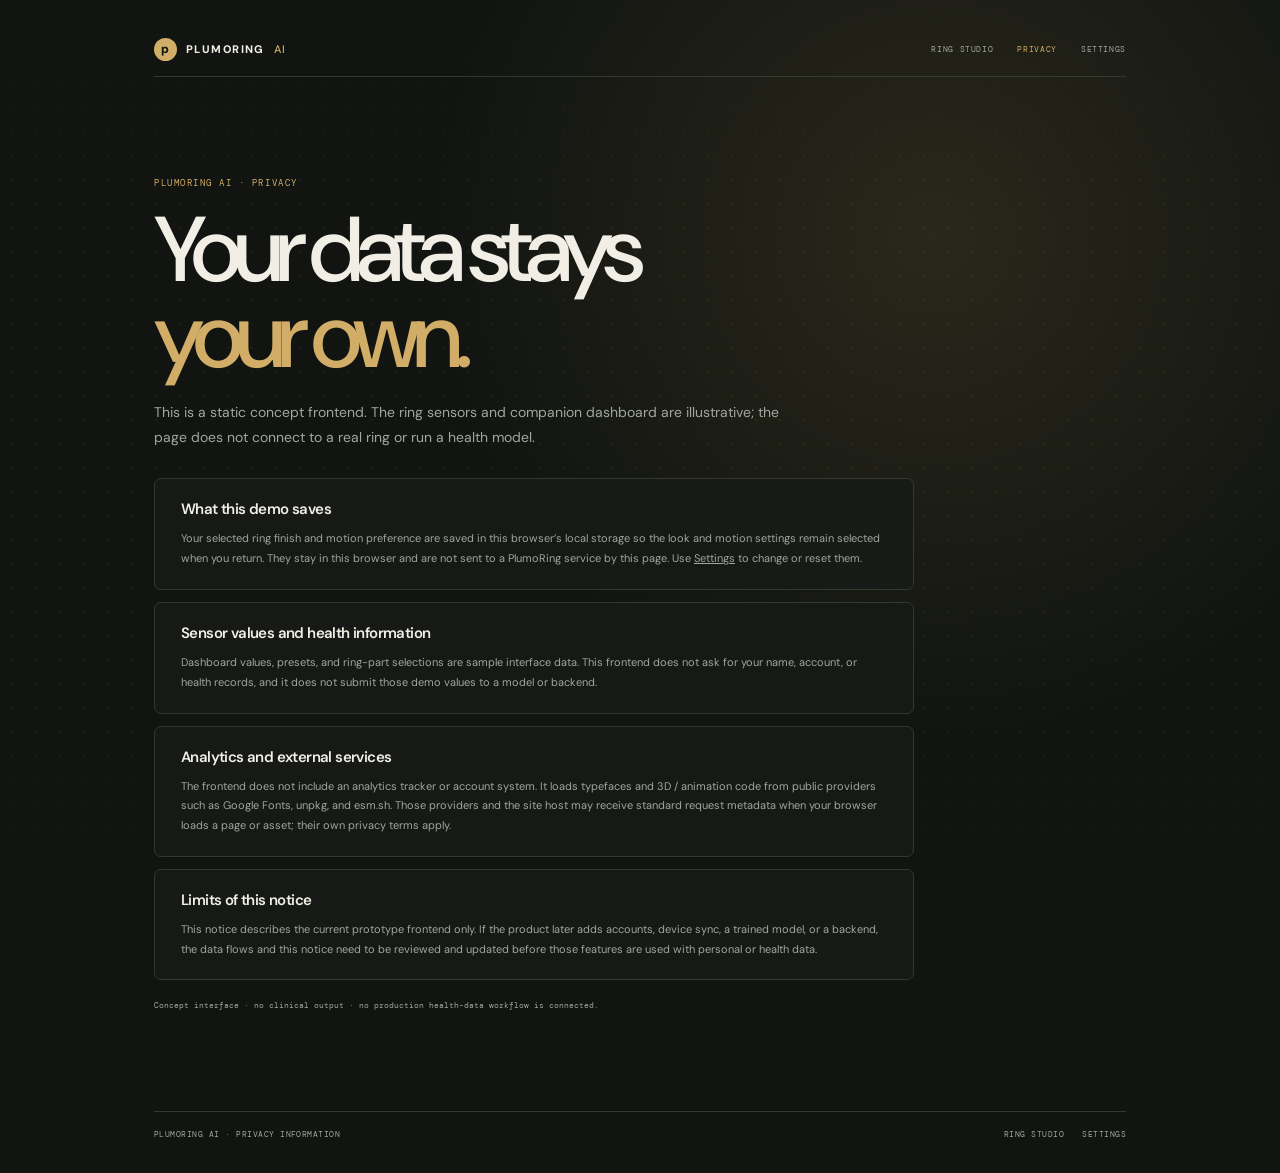
==== privacy.html @ 4b172d35 "Add responsive layouts and utility pages" ====
<!doctype html>
<html lang="en">
<head>
  <meta charset="utf-8">
  <meta name="viewport" content="width=device-width, initial-scale=1">
  <meta name="theme-color" content="#111411">
  <meta name="description" content="Privacy information for the PlumoRing AI concept frontend.">
  <title>Privacy — PlumoRing AI</title>
  <link rel="icon" type="image/svg+xml" href="favicon.svg">
  <link rel="preconnect" href="https://fonts.googleapis.com">
  <link rel="preconnect" href="https://fonts.gstatic.com" crossorigin>
  <link href="https://fonts.googleapis.com/css2?family=DM+Mono:wght@400;500&family=DM+Sans:wght@400;500;600;700;800&display=swap" rel="stylesheet">
  <link rel="stylesheet" href="pages.css">
  <script>try{const t=localStorage.getItem('plumoring-finish');if(['gold','black','doomsday'].includes(t))document.documentElement.dataset.theme=t;const m=localStorage.getItem('plumoring-motion');if(['system','full','reduced'].includes(m))document.documentElement.dataset.motion=m}catch{}</script>
</head>
<body>
  <main class="utility-page">
    <header class="utility-header">
      <a class="utility-brand" href="index.html"><span class="utility-mark">p</span> PLUMORING <em>AI</em></a>
      <nav class="utility-nav" aria-label="Main navigation"><a href="index.html">Ring studio</a><a href="privacy.html" aria-current="page">Privacy</a><a href="settings.html">Settings</a></nav>
    </header>
    <section class="utility-content policy-content" aria-labelledby="privacy-title">
      <p class="eyebrow">PLUMORING AI · PRIVACY</p>
      <h1 id="privacy-title">Your data stays<br><em>your own.</em></h1>
      <p class="policy-intro">This is a static concept frontend. The ring sensors and companion dashboard are illustrative; the page does not connect to a real ring or run a health model.</p>
      <div class="policy-list">
        <section class="policy-card"><h2>What this demo saves</h2><p>Your selected ring finish and motion preference are saved in this browser’s local storage so the look and motion settings remain selected when you return. They stay in this browser and are not sent to a PlumoRing service by this page. Use <a href="settings.html">Settings</a> to change or reset them.</p></section>
        <section class="policy-card"><h2>Sensor values and health information</h2><p>Dashboard values, presets, and ring-part selections are sample interface data. This frontend does not ask for your name, account, or health records, and it does not submit those demo values to a model or backend.</p></section>
        <section class="policy-card"><h2>Analytics and external services</h2><p>The frontend does not include an analytics tracker or account system. It loads typefaces and 3D / animation code from public providers such as Google Fonts, unpkg, and esm.sh. Those providers and the site host may receive standard request metadata when your browser loads a page or asset; their own privacy terms apply.</p></section>
        <section class="policy-card"><h2>Limits of this notice</h2><p>This notice describes the current prototype frontend only. If the product later adds accounts, device sync, a trained model, or a backend, the data flows and this notice need to be reviewed and updated before those features are used with personal or health data.</p></section>
      </div>
      <p class="policy-note">Concept interface · no clinical output · no production health-data workflow is connected.</p>
    </section>
    <footer class="utility-footer"><span>PLUMORING AI · PRIVACY INFORMATION</span><nav aria-label="Project information"><a href="index.html">Ring studio</a><a href="settings.html">Settings</a></nav></footer>
  </main>
  <script>const theme=document.documentElement.dataset.theme||'gold';document.body.dataset.theme=theme;document.querySelector('meta[name="theme-color"]').content=theme==='gold'?'#111411':theme==='black'?'#090c0d':'#0d1711';</script>
</body>
</html>
---- pages.css ----
:root {
  color-scheme: dark;
  --page-bg: #111411;
  --page-ink: #f0eee5;
  --page-muted: #a2a79d;
  --page-line: #34382f;
  --page-accent: #d1ad67;
  --page-accent-soft: #342c1c;
  --page-surface: #171b17;
  --page-glow: #d1ad5f;
  --page-mono: "DM Mono", ui-monospace, monospace;
  --page-sans: "DM Sans", system-ui, sans-serif;
}
body[data-theme="black"], html[data-theme="black"] {
  --page-bg: #090c0d; --page-ink: #eff1eb; --page-muted: #a3aca5; --page-line: #303936;
  --page-accent: #bbc6bf; --page-accent-soft: #28312e; --page-surface: #121716; --page-glow: #b8c4be;
}
body[data-theme="doomsday"], html[data-theme="doomsday"] {
  --page-bg: #0d1711; --page-ink: #f0f0e8; --page-muted: #a4afa5; --page-line: #34443a;
  --page-accent: #9ac29a; --page-accent-soft: #20362a; --page-surface: #142019; --page-glow: #668e70;
}
* { box-sizing: border-box; }
html { min-width: 320px; scroll-behavior: smooth; }
body {
  min-width: 320px; min-height: 100vh; margin: 0; color: var(--page-ink); font-family: var(--page-sans);
  background: radial-gradient(ellipse at 73% 20%, color-mix(in srgb, var(--page-glow) 13%, transparent), transparent 38%), var(--page-bg);
  transition: background-color .4s ease, color .4s ease; -webkit-font-smoothing: antialiased;
}
body::before { content: ""; position: fixed; inset: 0; z-index: -1; pointer-events: none; opacity: .25; background-image: radial-gradient(circle, color-mix(in srgb, var(--page-accent) 28%, transparent) .7px, transparent 1px); background-size: 24px 24px; mask-image: linear-gradient(transparent, #000 20%, #000 82%, transparent); }
a { color: inherit; }
button, input { font: inherit; }
button:focus-visible, a:focus-visible, input:focus-visible { outline: 2px solid var(--page-accent); outline-offset: 4px; }
.utility-page { width: min(1100px, 100%); min-height: 100vh; margin-inline: auto; padding: 22px clamp(18px, 5vw, 68px) 34px; display: flex; flex-direction: column; }
.utility-header { min-height: 55px; display: flex; align-items: center; justify-content: space-between; gap: 18px; border-bottom: 1px solid var(--page-line); }
.utility-brand { display: inline-flex; align-items: center; gap: 9px; color: var(--page-ink); font-size: 11px; font-weight: 800; letter-spacing: .13em; text-decoration: none; white-space: nowrap; }
.utility-mark { width: 23px; height: 23px; display: grid; place-items: center; border-radius: 50%; background: var(--page-accent); color: var(--page-bg); font-size: 12px; }
.utility-brand em { color: var(--page-accent); font-style: normal; font-weight: 500; }
.utility-nav { display: flex; align-items: center; gap: clamp(10px, 2vw, 24px); }
.utility-nav a { min-height: 44px; display: inline-flex; align-items: center; color: var(--page-muted); font: 8px var(--page-mono); letter-spacing: .08em; text-decoration: none; text-transform: uppercase; transition: color .2s ease; }
.utility-nav a:hover, .utility-nav a[aria-current="page"] { color: var(--page-accent); }
.utility-content { flex: 1; padding: clamp(46px, 9vw, 100px) 0 clamp(52px, 8vw, 90px); }
.eyebrow { margin: 0 0 18px; color: var(--page-accent); font: 9px var(--page-mono); letter-spacing: .17em; text-transform: uppercase; }
.utility-content h1 { max-width: 900px; margin: 0; font-size: clamp(44px, 8vw, 92px); font-weight: 500; line-height: .94; letter-spacing: -.08em; text-wrap: balance; }
.utility-content h1 em { color: var(--page-accent); font-style: normal; }
.utility-lede { max-width: 620px; margin: 20px 0 0; color: var(--page-muted); font-size: 14px; line-height: 1.8; }
.utility-footer { display: flex; justify-content: space-between; align-items: center; flex-wrap: wrap; gap: 12px 20px; padding-top: 17px; border-top: 1px solid var(--page-line); color: var(--page-muted); font: 8px var(--page-mono); letter-spacing: .06em; text-transform: uppercase; }
.utility-footer nav { display: flex; gap: 18px; }
.utility-footer a { color: var(--page-muted); text-decoration: none; }
.utility-footer a:hover { color: var(--page-accent); }
.utility-actions { display: flex; flex-wrap: wrap; gap: 10px; margin-top: 28px; }
.action-link, .action-button { min-height: 48px; display: inline-flex; justify-content: center; align-items: center; gap: 11px; padding: 0 18px; border: 1px solid var(--page-line); border-radius: 4px; background: var(--page-surface); color: var(--page-ink); font-size: 10px; font-weight: 750; text-decoration: none; cursor: pointer; transition: transform .2s ease, border-color .2s ease, background .2s ease; }
.action-link:hover, .action-button:hover { transform: translateY(-2px); border-color: var(--page-accent); }
.action-link.primary, .action-button.primary { border-color: var(--page-accent); background: var(--page-accent); color: var(--page-bg); }
.orbit-art { position: relative; width: min(300px, 60vw); aspect-ratio: 1; margin: 48px 0 0 auto; border-radius: 50%; background: radial-gradient(circle, color-mix(in srgb, var(--page-glow) 16%, transparent), transparent 65%); }
.orbit-art::before, .orbit-art::after { content: ""; position: absolute; inset: 23%; border: 18px solid transparent; border-radius: 50%; transform: rotateX(64deg) rotate(-25deg); }
.orbit-art::before { border-top-color: var(--page-accent); border-bottom-color: color-mix(in srgb, var(--page-accent) 35%, transparent); box-shadow: 0 0 36px color-mix(in srgb, var(--page-glow) 25%, transparent), inset 0 0 18px color-mix(in srgb, var(--page-glow) 20%, transparent); }
.orbit-art::after { inset: 31%; border-width: 1px; border-color: color-mix(in srgb, var(--page-accent) 38%, transparent); transform: rotateX(64deg) rotate(28deg); }

.settings-layout { display: grid; grid-template-columns: minmax(0, 1.35fr) minmax(250px, .65fr); gap: 32px; align-items: start; margin-top: 42px; }
.settings-groups { display: grid; gap: 14px; }
.setting-card, .settings-aside, .policy-card { border: 1px solid var(--page-line); border-radius: 7px; background: color-mix(in srgb, var(--page-surface) 88%, transparent); }
.setting-card { padding: clamp(18px, 3vw, 28px); }
.setting-heading { display: flex; align-items: flex-start; justify-content: space-between; gap: 16px; }
.setting-heading h2, .settings-aside h2, .policy-card h2 { margin: 0; font-size: 17px; font-weight: 600; letter-spacing: -.04em; }
.setting-heading p, .settings-aside p, .policy-card p, .policy-card li { color: var(--page-muted); font-size: 11px; line-height: 1.8; }
.setting-heading p { max-width: 530px; margin: 8px 0 0; }
.setting-state { flex: 0 0 auto; color: var(--page-accent); font: 8px var(--page-mono); letter-spacing: .1em; text-transform: uppercase; }
.choice-grid { min-width: 0; display: grid; grid-template-columns: repeat(3, minmax(0, 1fr)); gap: 9px; margin: 22px 0 0; padding: 0; border: 0; }
.choice { position: relative; min-width: 0; }
.choice input { position: absolute; width: 1px; height: 1px; opacity: 0; }
.choice label { min-height: 82px; display: flex; flex-direction: column; justify-content: space-between; gap: 12px; padding: 13px; border: 1px solid var(--page-line); border-radius: 4px; color: var(--page-muted); cursor: pointer; transition: border-color .2s, background .2s, color .2s; }
.choice input:checked + label { border-color: var(--page-accent); background: var(--page-accent-soft); color: var(--page-ink); }
.choice input:focus-visible + label { outline: 2px solid var(--page-accent); outline-offset: 3px; }
.choice label b { font-size: 11px; color: var(--page-ink); }
.choice label span { display: flex; align-items: center; gap: 7px; font: 8px var(--page-mono); text-transform: uppercase; letter-spacing: .08em; }
.choice label i { width: 9px; height: 9px; display: inline-block; border-radius: 50%; background: var(--swatch, var(--page-accent)); }
.motion-choice label { min-height: 70px; }
.settings-aside { padding: 22px; }
.settings-aside h2 { font-size: 14px; }
.settings-aside p { margin: 10px 0 0; }
.settings-aside .action-button { width: 100%; margin-top: 17px; }
.save-status { min-height: 20px; margin-top: 12px; color: var(--page-accent); font: 8px var(--page-mono); }
.policy-content { max-width: 760px; }
.policy-content > .eyebrow { margin-bottom: 18px; }
.policy-intro { max-width: 650px; margin: 20px 0 28px; color: var(--page-muted); font-size: 14px; line-height: 1.8; }
.policy-list { display: grid; gap: 12px; }
.policy-card { padding: 20px clamp(18px, 3vw, 26px); }
.policy-card h2 { font-size: 15px; }
.policy-card p { margin: 10px 0 0; }
.policy-card ul { margin: 10px 0 0; padding-left: 19px; }
.policy-card li + li { margin-top: 5px; }
.policy-note { margin-top: 18px; color: var(--page-muted); font: 8px/1.8 var(--page-mono); }
.not-found { display: grid; grid-template-columns: minmax(0, 1fr) minmax(170px, .55fr); gap: 24px; align-items: center; }
.error-code { display: block; margin-bottom: 20px; color: var(--page-accent); font: 10px var(--page-mono); letter-spacing: .15em; }

@media (max-width: 760px) {
  .utility-page { padding: 14px 18px 24px; }
  .utility-header { min-height: 58px; }
  .utility-brand { font-size: 9px; gap: 7px; }
  .utility-mark { width: 21px; height: 21px; }
  .utility-nav { gap: clamp(8px, 2.5vw, 16px); }
  .utility-nav a { font-size: 7px; }
  .utility-content { padding: 52px 0 58px; }
  .utility-content h1 { font-size: clamp(48px, 13vw, 76px); }
  .utility-lede, .policy-intro { font-size: 12px; }
  .settings-layout { grid-template-columns: 1fr; gap: 14px; margin-top: 30px; }
  .not-found { grid-template-columns: 1fr; }
  .orbit-art { width: min(220px, 54vw); margin: 8px auto 0; }
}
@media (max-width: 430px) {
  .utility-page { padding-inline: 14px; }
  .utility-brand { font-size: 8px; letter-spacing: .09em; }
  .utility-nav { gap: 8px; }
  .utility-nav a { font-size: 6px; letter-spacing: .05em; }
  .utility-content { padding-top: 42px; }
  .choice-grid { grid-template-columns: 1fr; }
  .choice label { min-height: 64px; flex-direction: row; align-items: center; }
  .setting-heading { flex-direction: column; gap: 7px; }
  .utility-footer { font-size: 7px; }
}
@media (prefers-reduced-motion: reduce) {
  :root:not([data-motion="full"]) { scroll-behavior: auto; }
  :root:not([data-motion="full"]) *, :root:not([data-motion="full"]) *::before, :root:not([data-motion="full"]) *::after { animation-duration: .01ms !important; animation-iteration-count: 1 !important; transition-duration: .01ms !important; }
}
html[data-motion="reduced"] { scroll-behavior: auto; }
html[data-motion="reduced"] *, html[data-motion="reduced"] *::before, html[data-motion="reduced"] *::after { animation-duration: .01ms !important; animation-iteration-count: 1 !important; transition-duration: .01ms !important; }
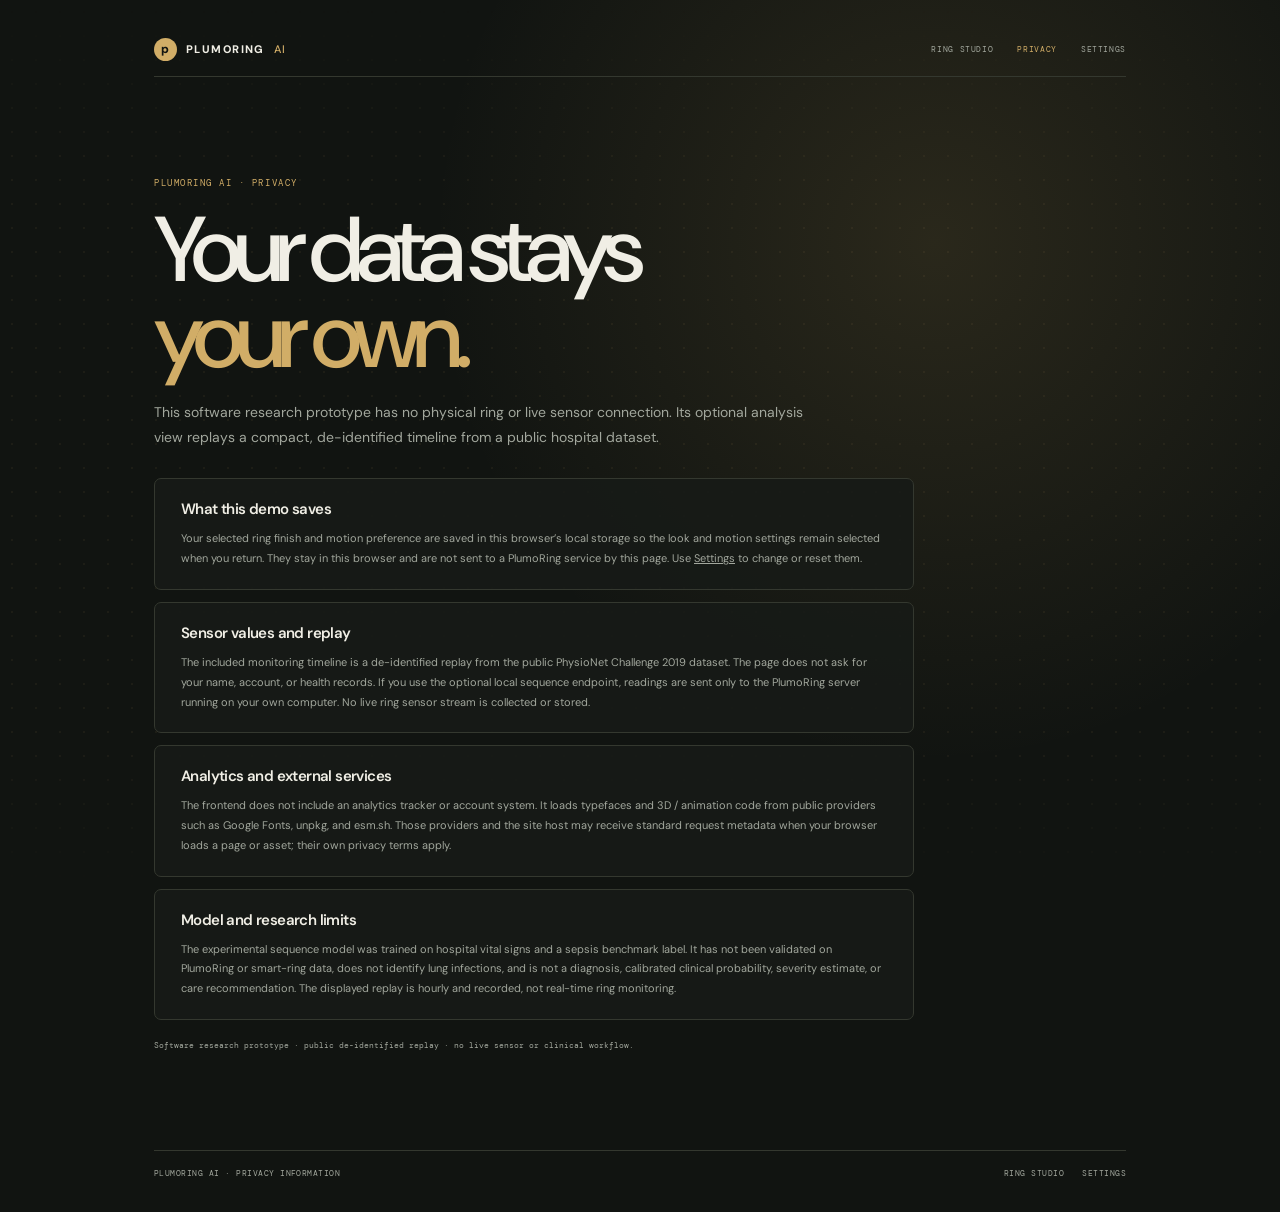
==== commit 8ac13add: "Build evidence-separated PlumoRing research experience" ====
--- a/privacy.html
+++ b/privacy.html
@@ -22,14 +22,14 @@
     <section class="utility-content policy-content" aria-labelledby="privacy-title">
       <p class="eyebrow">PLUMORING AI · PRIVACY</p>
       <h1 id="privacy-title">Your data stays<br><em>your own.</em></h1>
-      <p class="policy-intro">This is a static concept frontend. The ring sensors and companion dashboard are illustrative; the page does not connect to a real ring or run a health model.</p>
+      <p class="policy-intro">This software research prototype has no physical ring or live sensor connection. Its optional analysis view replays a compact, de-identified timeline from a public hospital dataset.</p>
       <div class="policy-list">
         <section class="policy-card"><h2>What this demo saves</h2><p>Your selected ring finish and motion preference are saved in this browser’s local storage so the look and motion settings remain selected when you return. They stay in this browser and are not sent to a PlumoRing service by this page. Use <a href="settings.html">Settings</a> to change or reset them.</p></section>
-        <section class="policy-card"><h2>Sensor values and health information</h2><p>Dashboard values, presets, and ring-part selections are sample interface data. This frontend does not ask for your name, account, or health records, and it does not submit those demo values to a model or backend.</p></section>
+        <section class="policy-card"><h2>Sensor values and replay</h2><p>The included monitoring timeline is a de-identified replay from the public PhysioNet Challenge 2019 dataset. The page does not ask for your name, account, or health records. If you use the optional local sequence endpoint, readings are sent only to the PlumoRing server running on your own computer. No live ring sensor stream is collected or stored.</p></section>
         <section class="policy-card"><h2>Analytics and external services</h2><p>The frontend does not include an analytics tracker or account system. It loads typefaces and 3D / animation code from public providers such as Google Fonts, unpkg, and esm.sh. Those providers and the site host may receive standard request metadata when your browser loads a page or asset; their own privacy terms apply.</p></section>
-        <section class="policy-card"><h2>Limits of this notice</h2><p>This notice describes the current prototype frontend only. If the product later adds accounts, device sync, a trained model, or a backend, the data flows and this notice need to be reviewed and updated before those features are used with personal or health data.</p></section>
+        <section class="policy-card"><h2>Model and research limits</h2><p>The experimental sequence model was trained on hospital vital signs and a sepsis benchmark label. It has not been validated on PlumoRing or smart-ring data, does not identify lung infections, and is not a diagnosis, calibrated clinical probability, severity estimate, or care recommendation. The displayed replay is hourly and recorded, not real-time ring monitoring.</p></section>
       </div>
-      <p class="policy-note">Concept interface · no clinical output · no production health-data workflow is connected.</p>
+      <p class="policy-note">Software research prototype · public de-identified replay · no live sensor or clinical workflow.</p>
     </section>
     <footer class="utility-footer"><span>PLUMORING AI · PRIVACY INFORMATION</span><nav aria-label="Project information"><a href="index.html">Ring studio</a><a href="settings.html">Settings</a></nav></footer>
   </main>
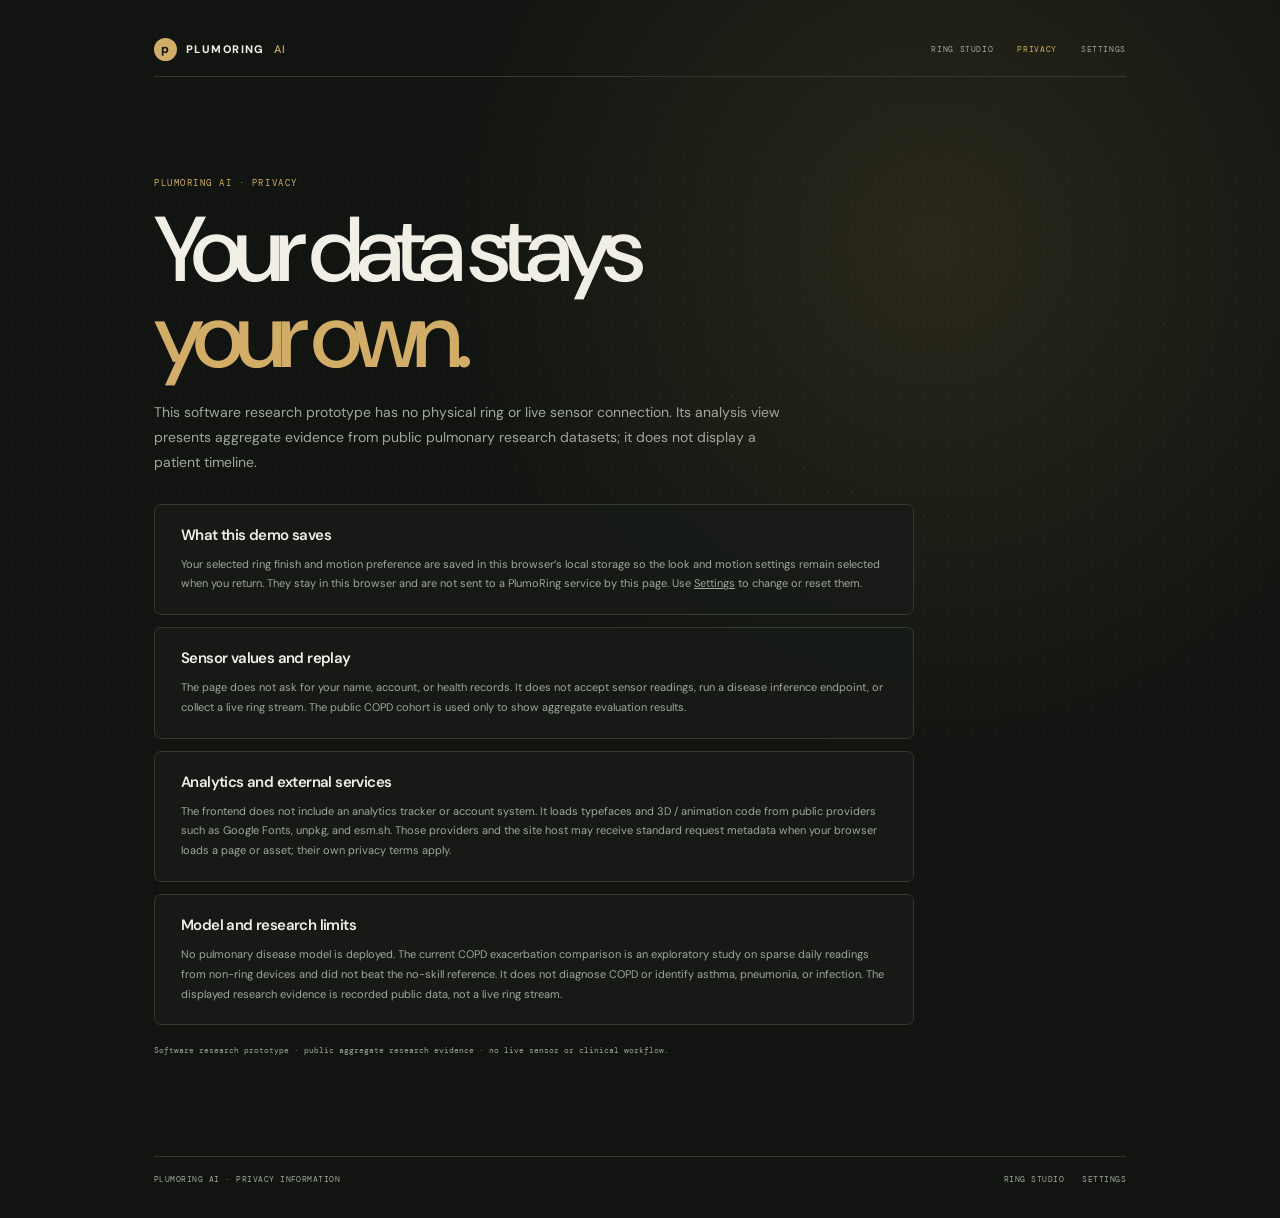
==== commit de5ab4d9: "Add grouped COPD PPG feasibility study" ====
--- a/privacy.html
+++ b/privacy.html
@@ -22,14 +22,14 @@
     <section class="utility-content policy-content" aria-labelledby="privacy-title">
       <p class="eyebrow">PLUMORING AI · PRIVACY</p>
       <h1 id="privacy-title">Your data stays<br><em>your own.</em></h1>
-      <p class="policy-intro">This software research prototype has no physical ring or live sensor connection. Its optional analysis view replays a compact, de-identified timeline from a public hospital dataset.</p>
+      <p class="policy-intro">This software research prototype has no physical ring or live sensor connection. Its analysis view presents aggregate evidence from public pulmonary research datasets; it does not display a patient timeline.</p>
       <div class="policy-list">
         <section class="policy-card"><h2>What this demo saves</h2><p>Your selected ring finish and motion preference are saved in this browser’s local storage so the look and motion settings remain selected when you return. They stay in this browser and are not sent to a PlumoRing service by this page. Use <a href="settings.html">Settings</a> to change or reset them.</p></section>
-        <section class="policy-card"><h2>Sensor values and replay</h2><p>The included monitoring timeline is a de-identified replay from the public PhysioNet Challenge 2019 dataset. The page does not ask for your name, account, or health records. If you use the optional local sequence endpoint, readings are sent only to the PlumoRing server running on your own computer. No live ring sensor stream is collected or stored.</p></section>
+        <section class="policy-card"><h2>Sensor values and replay</h2><p>The page does not ask for your name, account, or health records. It does not accept sensor readings, run a disease inference endpoint, or collect a live ring stream. The public COPD cohort is used only to show aggregate evaluation results.</p></section>
         <section class="policy-card"><h2>Analytics and external services</h2><p>The frontend does not include an analytics tracker or account system. It loads typefaces and 3D / animation code from public providers such as Google Fonts, unpkg, and esm.sh. Those providers and the site host may receive standard request metadata when your browser loads a page or asset; their own privacy terms apply.</p></section>
-        <section class="policy-card"><h2>Model and research limits</h2><p>The experimental sequence model was trained on hospital vital signs and a sepsis benchmark label. It has not been validated on PlumoRing or smart-ring data, does not identify lung infections, and is not a diagnosis, calibrated clinical probability, severity estimate, or care recommendation. The displayed replay is hourly and recorded, not real-time ring monitoring.</p></section>
+        <section class="policy-card"><h2>Model and research limits</h2><p>No pulmonary disease model is deployed. The current COPD exacerbation comparison is an exploratory study on sparse daily readings from non-ring devices and did not beat the no-skill reference. It does not diagnose COPD or identify asthma, pneumonia, or infection. The displayed research evidence is recorded public data, not a live ring stream.</p></section>
       </div>
-      <p class="policy-note">Software research prototype · public de-identified replay · no live sensor or clinical workflow.</p>
+      <p class="policy-note">Software research prototype · public aggregate research evidence · no live sensor or clinical workflow.</p>
     </section>
     <footer class="utility-footer"><span>PLUMORING AI · PRIVACY INFORMATION</span><nav aria-label="Project information"><a href="index.html">Ring studio</a><a href="settings.html">Settings</a></nav></footer>
   </main>
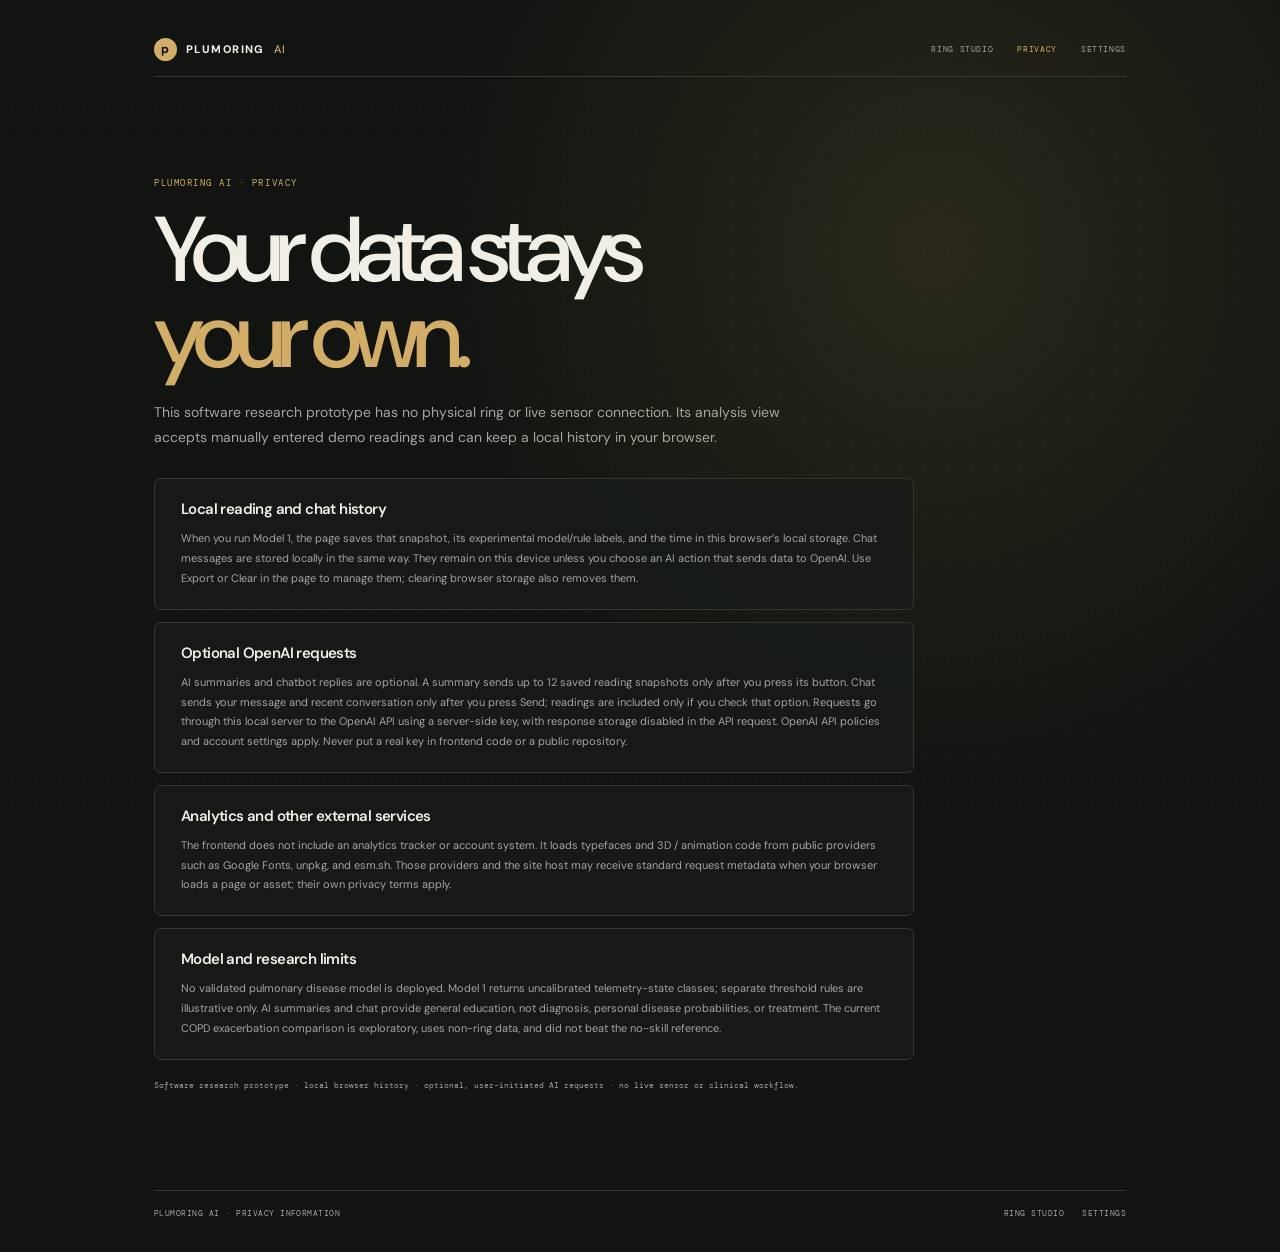
==== commit 8a78ead0: "Add local reading history and pulmonary assistant" ====
--- a/privacy.html
+++ b/privacy.html
@@ -22,14 +22,14 @@
     <section class="utility-content policy-content" aria-labelledby="privacy-title">
       <p class="eyebrow">PLUMORING AI · PRIVACY</p>
       <h1 id="privacy-title">Your data stays<br><em>your own.</em></h1>
-      <p class="policy-intro">This software research prototype has no physical ring or live sensor connection. Its analysis view presents aggregate evidence from public pulmonary research datasets; it does not display a patient timeline.</p>
+      <p class="policy-intro">This software research prototype has no physical ring or live sensor connection. Its analysis view accepts manually entered demo readings and can keep a local history in your browser.</p>
       <div class="policy-list">
-        <section class="policy-card"><h2>What this demo saves</h2><p>Your selected ring finish and motion preference are saved in this browser’s local storage so the look and motion settings remain selected when you return. They stay in this browser and are not sent to a PlumoRing service by this page. Use <a href="settings.html">Settings</a> to change or reset them.</p></section>
-        <section class="policy-card"><h2>Sensor values and replay</h2><p>The page does not ask for your name, account, or health records. It does not accept sensor readings, run a disease inference endpoint, or collect a live ring stream. The public COPD cohort is used only to show aggregate evaluation results.</p></section>
-        <section class="policy-card"><h2>Analytics and external services</h2><p>The frontend does not include an analytics tracker or account system. It loads typefaces and 3D / animation code from public providers such as Google Fonts, unpkg, and esm.sh. Those providers and the site host may receive standard request metadata when your browser loads a page or asset; their own privacy terms apply.</p></section>
-        <section class="policy-card"><h2>Model and research limits</h2><p>No pulmonary disease model is deployed. The current COPD exacerbation comparison is an exploratory study on sparse daily readings from non-ring devices and did not beat the no-skill reference. It does not diagnose COPD or identify asthma, pneumonia, or infection. The displayed research evidence is recorded public data, not a live ring stream.</p></section>
+        <section class="policy-card"><h2>Local reading and chat history</h2><p>When you run Model 1, the page saves that snapshot, its experimental model/rule labels, and the time in this browser’s local storage. Chat messages are stored locally in the same way. They remain on this device unless you choose an AI action that sends data to OpenAI. Use Export or Clear in the page to manage them; clearing browser storage also removes them.</p></section>
+        <section class="policy-card"><h2>Optional OpenAI requests</h2><p>AI summaries and chatbot replies are optional. A summary sends up to 12 saved reading snapshots only after you press its button. Chat sends your message and recent conversation only after you press Send; readings are included only if you check that option. Requests go through this local server to the OpenAI API using a server-side key, with response storage disabled in the API request. OpenAI API policies and account settings apply. Never put a real key in frontend code or a public repository.</p></section>
+        <section class="policy-card"><h2>Analytics and other external services</h2><p>The frontend does not include an analytics tracker or account system. It loads typefaces and 3D / animation code from public providers such as Google Fonts, unpkg, and esm.sh. Those providers and the site host may receive standard request metadata when your browser loads a page or asset; their own privacy terms apply.</p></section>
+        <section class="policy-card"><h2>Model and research limits</h2><p>No validated pulmonary disease model is deployed. Model 1 returns uncalibrated telemetry-state classes; separate threshold rules are illustrative only. AI summaries and chat provide general education, not diagnosis, personal disease probabilities, or treatment. The current COPD exacerbation comparison is exploratory, uses non-ring data, and did not beat the no-skill reference.</p></section>
       </div>
-      <p class="policy-note">Software research prototype · public aggregate research evidence · no live sensor or clinical workflow.</p>
+      <p class="policy-note">Software research prototype · local browser history · optional, user-initiated AI requests · no live sensor or clinical workflow.</p>
     </section>
     <footer class="utility-footer"><span>PLUMORING AI · PRIVACY INFORMATION</span><nav aria-label="Project information"><a href="index.html">Ring studio</a><a href="settings.html">Settings</a></nav></footer>
   </main>
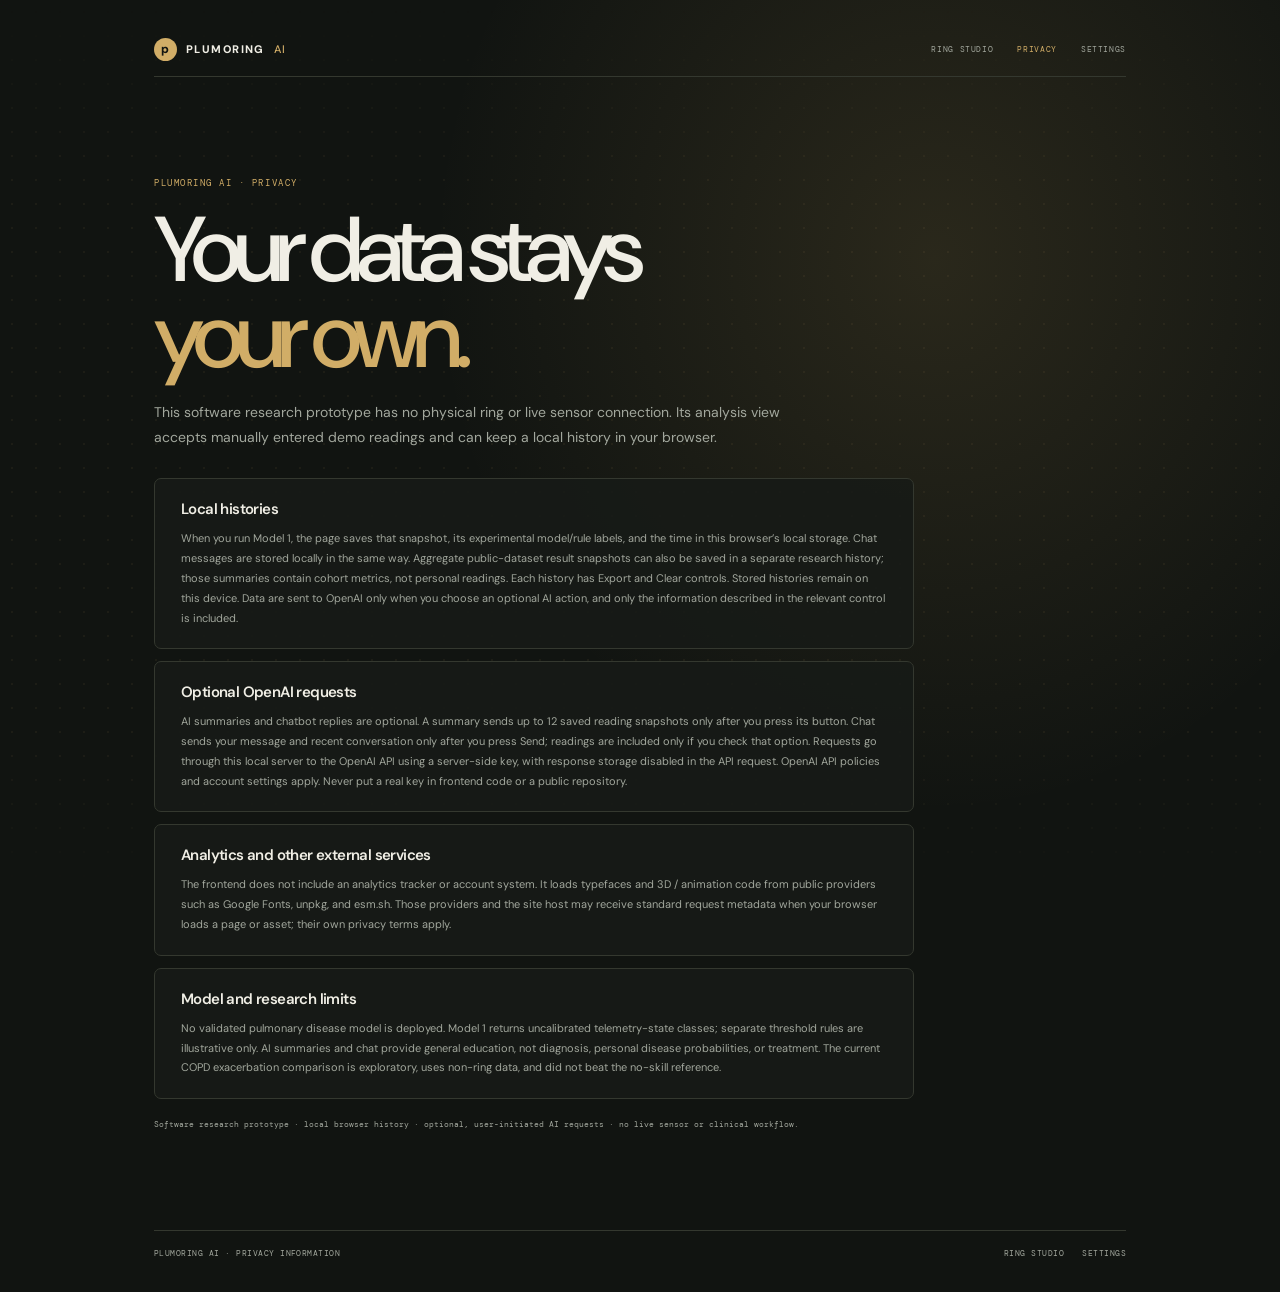
==== commit 2e05ebcb: "Add pulmonary research run history" ====
--- a/privacy.html
+++ b/privacy.html
@@ -24,7 +24,7 @@
       <h1 id="privacy-title">Your data stays<br><em>your own.</em></h1>
       <p class="policy-intro">This software research prototype has no physical ring or live sensor connection. Its analysis view accepts manually entered demo readings and can keep a local history in your browser.</p>
       <div class="policy-list">
-        <section class="policy-card"><h2>Local reading and chat history</h2><p>When you run Model 1, the page saves that snapshot, its experimental model/rule labels, and the time in this browser’s local storage. Chat messages are stored locally in the same way. They remain on this device unless you choose an AI action that sends data to OpenAI. Use Export or Clear in the page to manage them; clearing browser storage also removes them.</p></section>
+        <section class="policy-card"><h2>Local histories</h2><p>When you run Model 1, the page saves that snapshot, its experimental model/rule labels, and the time in this browser’s local storage. Chat messages are stored locally in the same way. Aggregate public-dataset result snapshots can also be saved in a separate research history; those summaries contain cohort metrics, not personal readings. Each history has Export and Clear controls. Stored histories remain on this device. Data are sent to OpenAI only when you choose an optional AI action, and only the information described in the relevant control is included.</p></section>
         <section class="policy-card"><h2>Optional OpenAI requests</h2><p>AI summaries and chatbot replies are optional. A summary sends up to 12 saved reading snapshots only after you press its button. Chat sends your message and recent conversation only after you press Send; readings are included only if you check that option. Requests go through this local server to the OpenAI API using a server-side key, with response storage disabled in the API request. OpenAI API policies and account settings apply. Never put a real key in frontend code or a public repository.</p></section>
         <section class="policy-card"><h2>Analytics and other external services</h2><p>The frontend does not include an analytics tracker or account system. It loads typefaces and 3D / animation code from public providers such as Google Fonts, unpkg, and esm.sh. Those providers and the site host may receive standard request metadata when your browser loads a page or asset; their own privacy terms apply.</p></section>
         <section class="policy-card"><h2>Model and research limits</h2><p>No validated pulmonary disease model is deployed. Model 1 returns uncalibrated telemetry-state classes; separate threshold rules are illustrative only. AI summaries and chat provide general education, not diagnosis, personal disease probabilities, or treatment. The current COPD exacerbation comparison is exploratory, uses non-ring data, and did not beat the no-skill reference.</p></section>
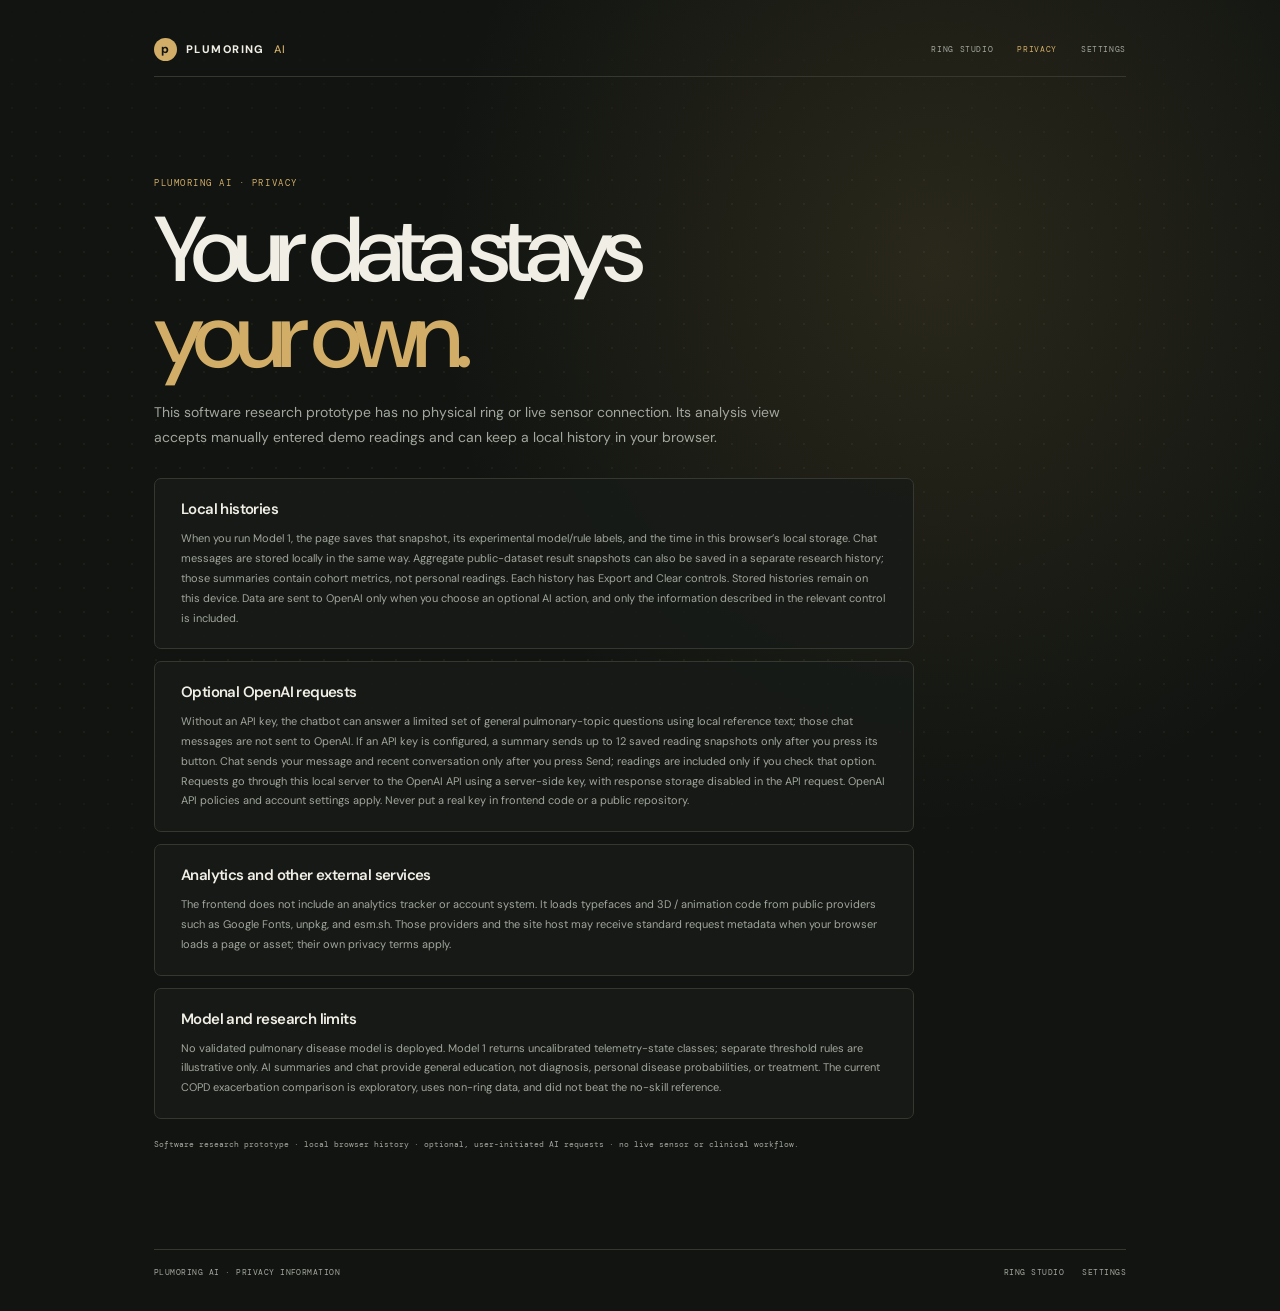
==== commit 0c87bb70: "Enable local pulmonary reference chat" ====
--- a/privacy.html
+++ b/privacy.html
@@ -25,7 +25,7 @@
       <p class="policy-intro">This software research prototype has no physical ring or live sensor connection. Its analysis view accepts manually entered demo readings and can keep a local history in your browser.</p>
       <div class="policy-list">
         <section class="policy-card"><h2>Local histories</h2><p>When you run Model 1, the page saves that snapshot, its experimental model/rule labels, and the time in this browser’s local storage. Chat messages are stored locally in the same way. Aggregate public-dataset result snapshots can also be saved in a separate research history; those summaries contain cohort metrics, not personal readings. Each history has Export and Clear controls. Stored histories remain on this device. Data are sent to OpenAI only when you choose an optional AI action, and only the information described in the relevant control is included.</p></section>
-        <section class="policy-card"><h2>Optional OpenAI requests</h2><p>AI summaries and chatbot replies are optional. A summary sends up to 12 saved reading snapshots only after you press its button. Chat sends your message and recent conversation only after you press Send; readings are included only if you check that option. Requests go through this local server to the OpenAI API using a server-side key, with response storage disabled in the API request. OpenAI API policies and account settings apply. Never put a real key in frontend code or a public repository.</p></section>
+        <section class="policy-card"><h2>Optional OpenAI requests</h2><p>Without an API key, the chatbot can answer a limited set of general pulmonary-topic questions using local reference text; those chat messages are not sent to OpenAI. If an API key is configured, a summary sends up to 12 saved reading snapshots only after you press its button. Chat sends your message and recent conversation only after you press Send; readings are included only if you check that option. Requests go through this local server to the OpenAI API using a server-side key, with response storage disabled in the API request. OpenAI API policies and account settings apply. Never put a real key in frontend code or a public repository.</p></section>
         <section class="policy-card"><h2>Analytics and other external services</h2><p>The frontend does not include an analytics tracker or account system. It loads typefaces and 3D / animation code from public providers such as Google Fonts, unpkg, and esm.sh. Those providers and the site host may receive standard request metadata when your browser loads a page or asset; their own privacy terms apply.</p></section>
         <section class="policy-card"><h2>Model and research limits</h2><p>No validated pulmonary disease model is deployed. Model 1 returns uncalibrated telemetry-state classes; separate threshold rules are illustrative only. AI summaries and chat provide general education, not diagnosis, personal disease probabilities, or treatment. The current COPD exacerbation comparison is exploratory, uses non-ring data, and did not beat the no-skill reference.</p></section>
       </div>
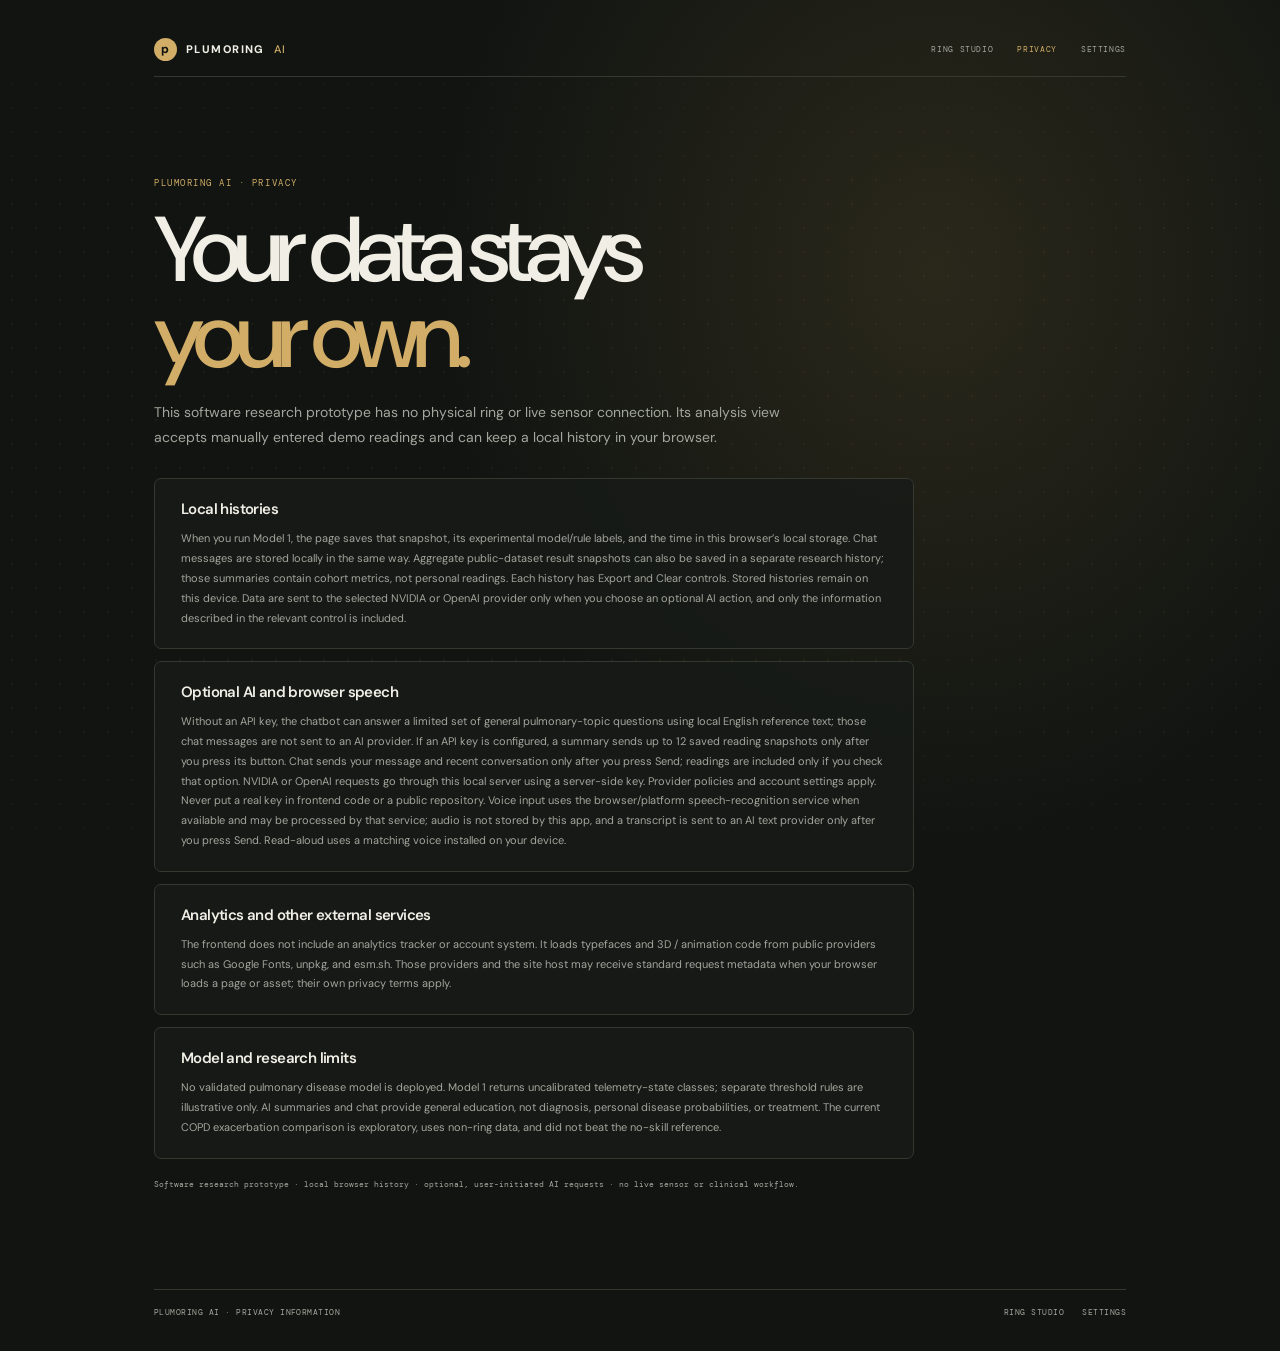
==== commit 603a3668: "Add Indian language and speech support" ====
--- a/privacy.html
+++ b/privacy.html
@@ -24,8 +24,8 @@
       <h1 id="privacy-title">Your data stays<br><em>your own.</em></h1>
       <p class="policy-intro">This software research prototype has no physical ring or live sensor connection. Its analysis view accepts manually entered demo readings and can keep a local history in your browser.</p>
       <div class="policy-list">
-        <section class="policy-card"><h2>Local histories</h2><p>When you run Model 1, the page saves that snapshot, its experimental model/rule labels, and the time in this browser’s local storage. Chat messages are stored locally in the same way. Aggregate public-dataset result snapshots can also be saved in a separate research history; those summaries contain cohort metrics, not personal readings. Each history has Export and Clear controls. Stored histories remain on this device. Data are sent to OpenAI only when you choose an optional AI action, and only the information described in the relevant control is included.</p></section>
-        <section class="policy-card"><h2>Optional OpenAI requests</h2><p>Without an API key, the chatbot can answer a limited set of general pulmonary-topic questions using local reference text; those chat messages are not sent to OpenAI. If an API key is configured, a summary sends up to 12 saved reading snapshots only after you press its button. Chat sends your message and recent conversation only after you press Send; readings are included only if you check that option. Requests go through this local server to the OpenAI API using a server-side key, with response storage disabled in the API request. OpenAI API policies and account settings apply. Never put a real key in frontend code or a public repository.</p></section>
+        <section class="policy-card"><h2>Local histories</h2><p>When you run Model 1, the page saves that snapshot, its experimental model/rule labels, and the time in this browser’s local storage. Chat messages are stored locally in the same way. Aggregate public-dataset result snapshots can also be saved in a separate research history; those summaries contain cohort metrics, not personal readings. Each history has Export and Clear controls. Stored histories remain on this device. Data are sent to the selected NVIDIA or OpenAI provider only when you choose an optional AI action, and only the information described in the relevant control is included.</p></section>
+        <section class="policy-card"><h2>Optional AI and browser speech</h2><p>Without an API key, the chatbot can answer a limited set of general pulmonary-topic questions using local English reference text; those chat messages are not sent to an AI provider. If an API key is configured, a summary sends up to 12 saved reading snapshots only after you press its button. Chat sends your message and recent conversation only after you press Send; readings are included only if you check that option. NVIDIA or OpenAI requests go through this local server using a server-side key. Provider policies and account settings apply. Never put a real key in frontend code or a public repository. Voice input uses the browser/platform speech-recognition service when available and may be processed by that service; audio is not stored by this app, and a transcript is sent to an AI text provider only after you press Send. Read-aloud uses a matching voice installed on your device.</p></section>
         <section class="policy-card"><h2>Analytics and other external services</h2><p>The frontend does not include an analytics tracker or account system. It loads typefaces and 3D / animation code from public providers such as Google Fonts, unpkg, and esm.sh. Those providers and the site host may receive standard request metadata when your browser loads a page or asset; their own privacy terms apply.</p></section>
         <section class="policy-card"><h2>Model and research limits</h2><p>No validated pulmonary disease model is deployed. Model 1 returns uncalibrated telemetry-state classes; separate threshold rules are illustrative only. AI summaries and chat provide general education, not diagnosis, personal disease probabilities, or treatment. The current COPD exacerbation comparison is exploratory, uses non-ring data, and did not beat the no-skill reference.</p></section>
       </div>
